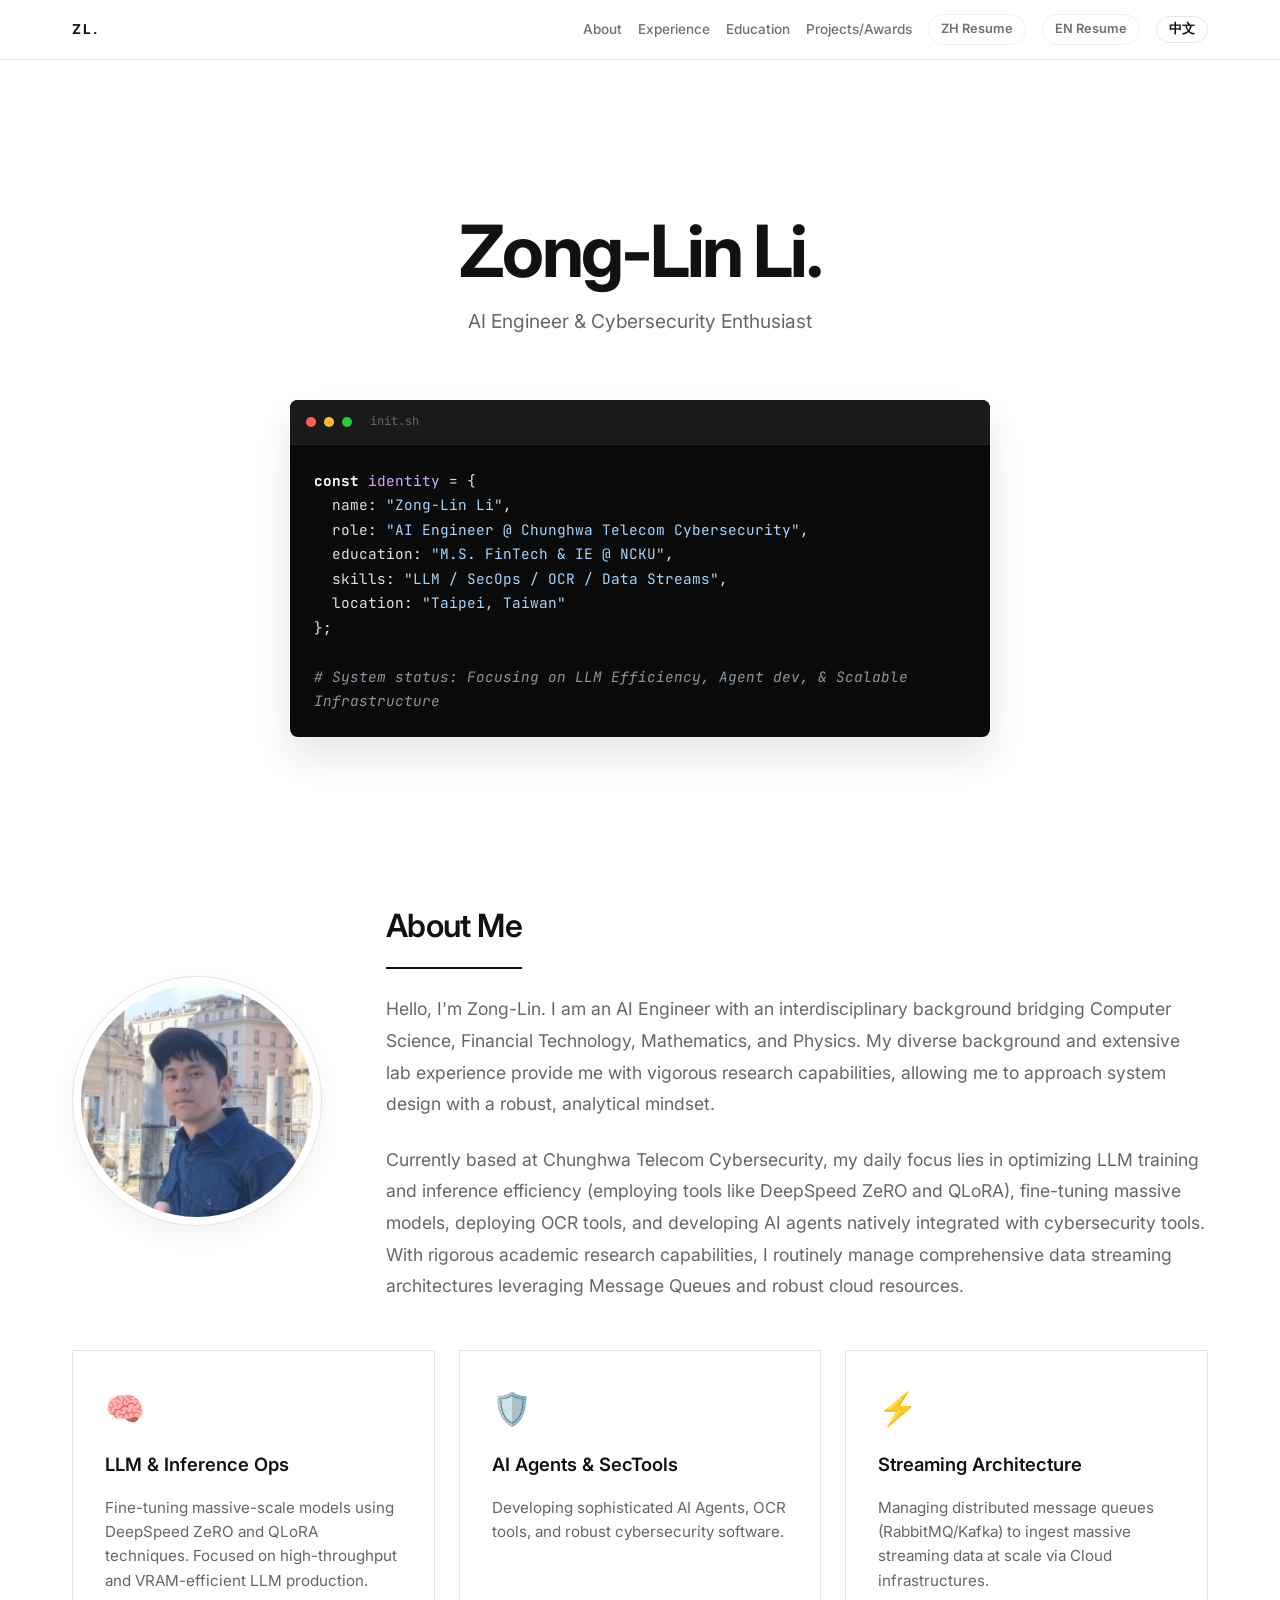
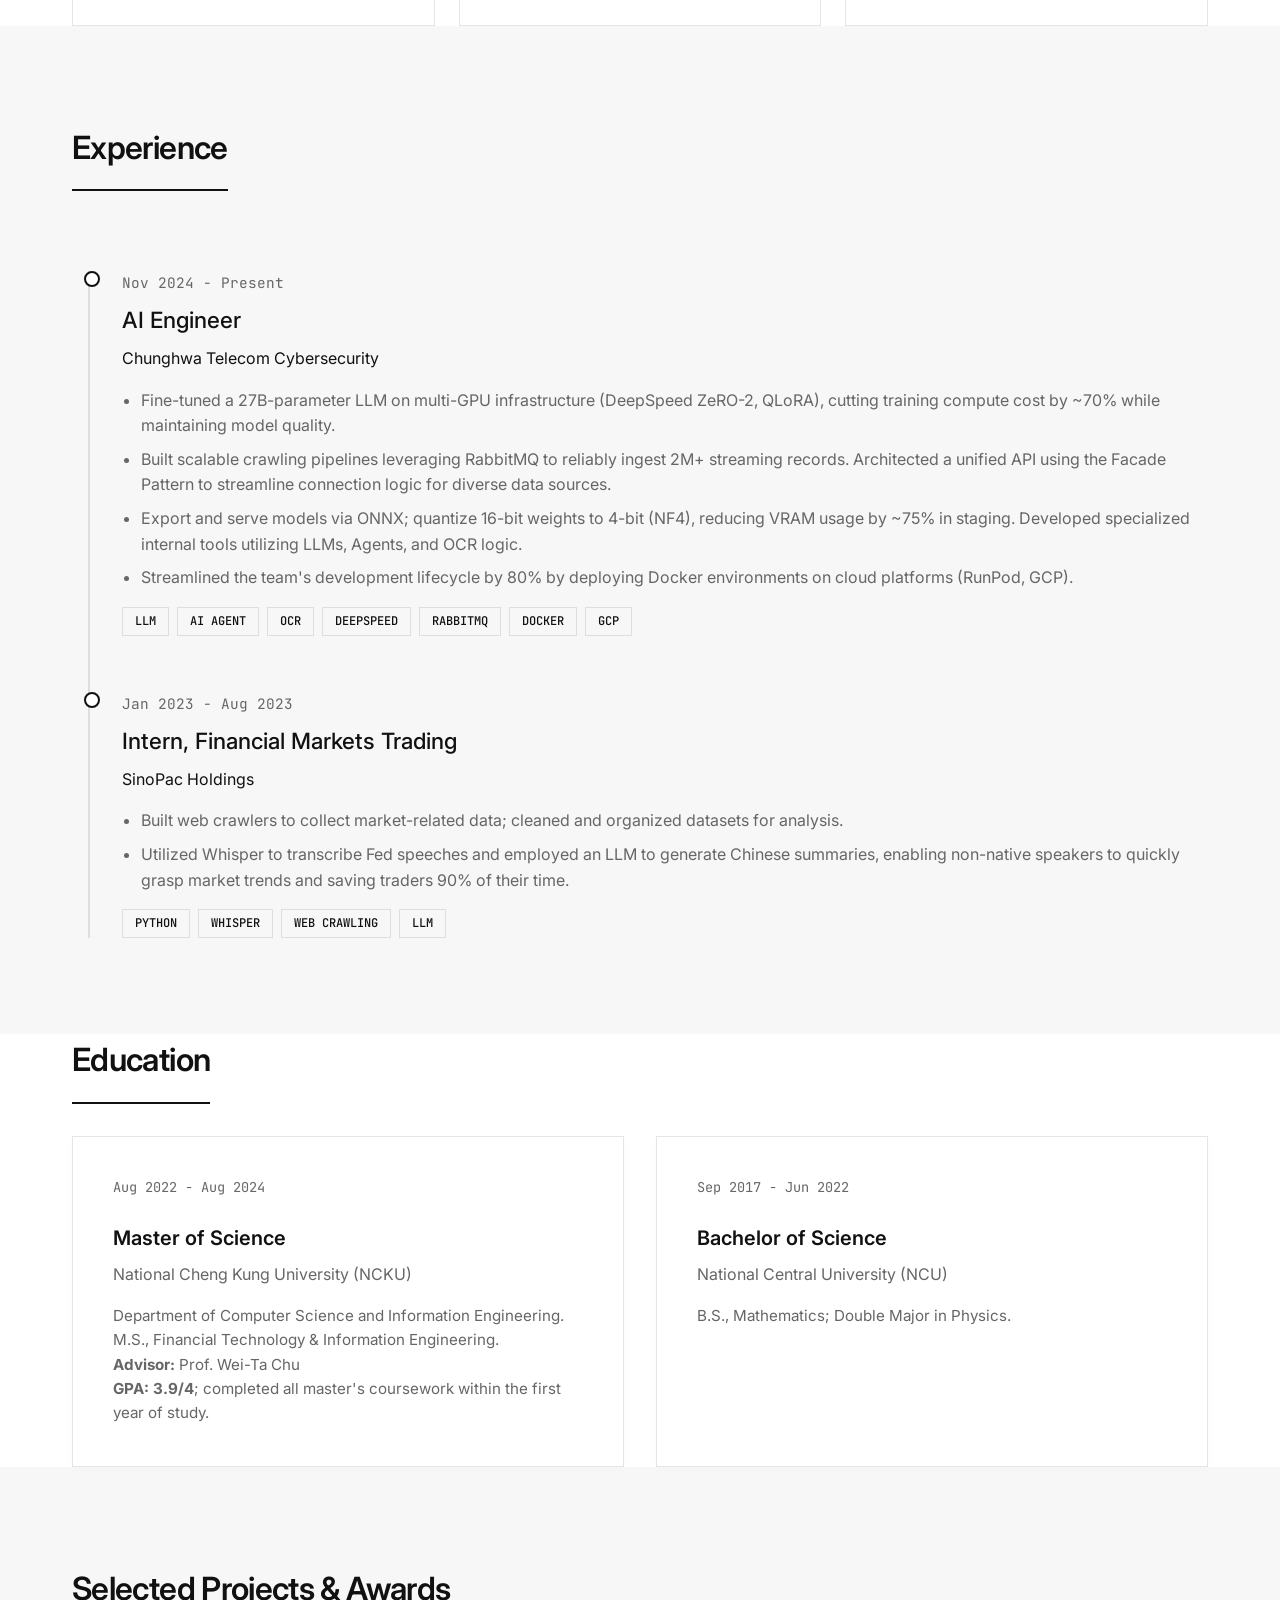
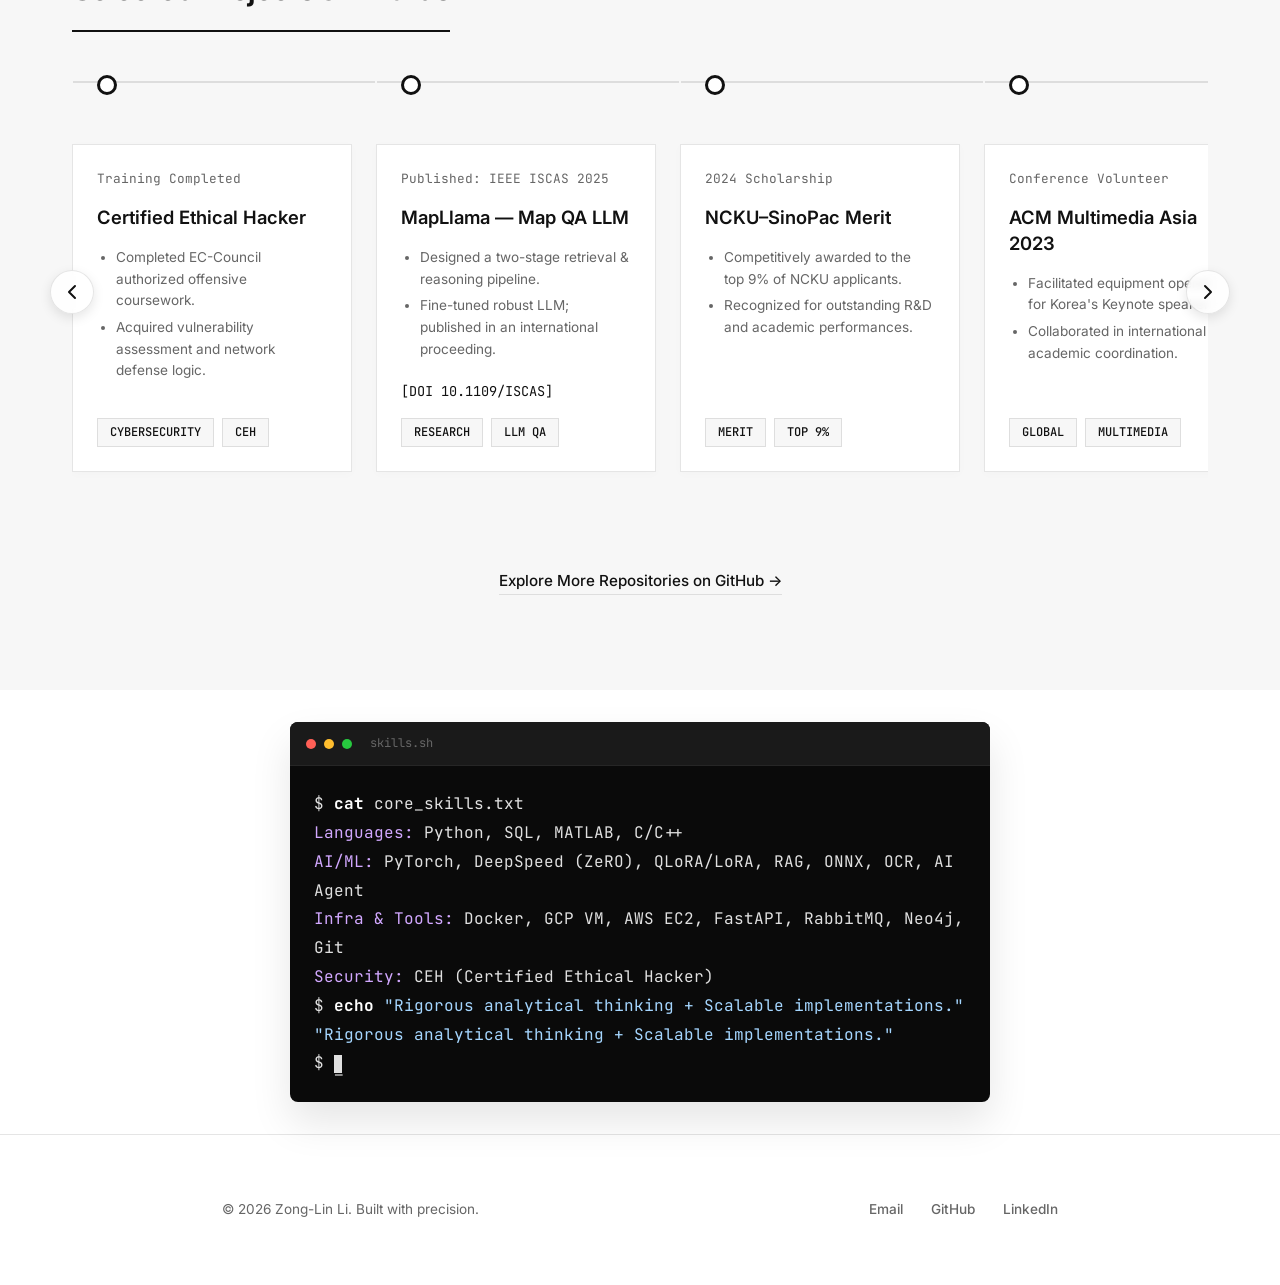
==== index.html @ e06a0fc0 "Initial commit" ====
<!DOCTYPE html>
<html lang="en">

<head>
    <meta charset="UTF-8">
    <meta name="viewport" content="width=device-width, initial-scale=1.0">
    <title>Zong-Lin Li | AI Engineer Portfolio</title>
    <meta name="description"
        content="Zong-Lin Li - AI Engineer based in Taipei. Specialized in LLM, Computer Vision, and Cybersecurity.">
    <link rel="stylesheet" href="style.css">
    <!-- Google Fonts -->
    <link rel="preconnect" href="https://fonts.googleapis.com">
    <link rel="preconnect" href="https://fonts.gstatic.com" crossorigin>
    <link href="https://fonts.googleapis.com/css2?family=Inter:wght@400;500;700&family=JetBrains+Mono&display=swap"
        rel="stylesheet">
    <!-- AOS Animation Library -->
    <link href="https://unpkg.com/aos@2.3.1/dist/aos.css" rel="stylesheet">
</head>

<body class="en-US">

    <nav class="site-nav">
        <div class="container">
            <a href="#top" class="logo">ZL.</a>
            <button type="button" class="menu-toggle" id="menu-toggle" aria-expanded="false"
                aria-controls="site-links" aria-label="Toggle navigation">
                <span></span>
                <span></span>
                <span></span>
            </button>
            <div class="links" id="site-links">
                <a href="#about"><span class="en">About</span><span class="zh">關於我</span></a>
                <a href="#experience"><span class="en">Experience</span><span class="zh">經歷</span></a>
                <a href="#education"><span class="en">Education</span><span class="zh">學歷</span></a>
                <a href="#projects"><span class="en">Projects/Awards</span><span class="zh">專案/獎項</span></a>
                <a href="chinese_resume.pdf" target="_blank" rel="noopener noreferrer" class="nav-resume-btn"><span
                        class="en">ZH Resume</span><span class="zh">中文履歷</span></a>
                <a href="English_resume.pdf" target="_blank" rel="noopener noreferrer" class="nav-resume-btn"><span
                        class="en">EN Resume</span><span class="zh">英文履歷</span></a>
                <button id="lang-toggle" class="lang-toggle-btn">
                    <span class="en">中文</span>
                    <span class="zh">EN</span>
                </button>
            </div>
        </div>
    </nav>

    <header id="top" class="hero">
        <div class="container" data-aos="fade-up">
            <h1>Zong-Lin Li.</h1>
            <p><span class="en">AI Engineer & Cybersecurity Enthusiast</span><span class="zh">AI 工程師與資安技術愛好者</span></p>
            <div class="terminal-window">
                <div class="terminal-header">
                    <div class="dot red"></div>
                    <div class="dot yellow"></div>
                    <div class="dot green"></div>
                    <span
                        style="color: #666; font-size: 12px; margin-left: 10px; font-family: 'JetBrains Mono', monospace;">init.sh</span>
                </div>
                <div class="terminal-body">
                    <span class="code-keyword">const</span> <span class="code-function">identity</span> = {<br>
                    &nbsp;&nbsp;name: <span class="code-string">"Zong-Lin Li"</span>,<br>
                    &nbsp;&nbsp;role: <span class="code-string">"AI Engineer @ Chunghwa Telecom
                        Cybersecurity"</span>,<br>
                    &nbsp;&nbsp;education: <span class="code-string">"M.S. FinTech & IE @ NCKU"</span>,<br>
                    &nbsp;&nbsp;skills: <span class="code-string">"LLM / SecOps / OCR / Data Streams"</span>,<br>
                    &nbsp;&nbsp;location: <span class="code-string">"Taipei, Taiwan"</span><br>
                    };<br><br>
                    <span class="en"><span class="code-comment"># System status: Focusing on LLM Efficiency, Agent dev,
                            & Scalable Infrastructure</span></span>
                    <span class="zh"><span class="code-comment"># 系統狀態：專注於 LLM 推理最佳化、AI Agent
                            開發與串流大數據處理解決方案</span></span>
                </div>
            </div>
        </div>
    </header>

    <section id="about" class="container">
        <div class="profile-section" style="display: flex; gap: 4rem; align-items: center; flex-wrap: wrap;">
            <img src="image.png" alt="Zong-Lin Li" class="profile-image" data-aos="fade-right">
            <div style="flex: 1; min-width: 300px;" data-aos="fade-left">
                <h2 class="section-title" style="text-align: left; margin-bottom: 1.5rem;"><span class="en">About
                        Me</span><span class="zh">關於我</span></h2>
                <p style="color: var(--text-secondary); font-size: 1.1rem; line-height: 1.8; margin-bottom: 1.5rem;">
                    <span class="en">
                        Hello, I'm Zong-Lin. I am an AI Engineer with an interdisciplinary background bridging Computer
                        Science, Financial Technology, Mathematics, and Physics. My diverse background and extensive lab
                        experience provide me with vigorous research capabilities, allowing me to approach system design
                        with a robust, analytical mindset.
                    </span>
                    <span class="zh">
                        你好，我是宗霖。我是一名 AI
                        工程師，擁有資工、金融科技、數學與物理的跨領域學術背景。除了扎實的數物理論與快速學習的能力外，過往雙主修物理的訓練讓我累積了許多親手實作的經驗，培養出我追求嚴謹與極致的最佳化態度。
                    </span>
                </p>
                <p style="color: var(--text-secondary); font-size: 1.1rem; line-height: 1.8;">
                    <span class="en">
                        Currently based at Chunghwa Telecom Cybersecurity, my daily focus lies in optimizing LLM
                        training and inference efficiency (employing tools like DeepSpeed ZeRO and QLoRA), fine-tuning
                        massive models, deploying OCR tools, and developing AI agents natively integrated with
                        cybersecurity tools. With rigorous academic research capabilities, I routinely manage
                        comprehensive data streaming architectures leveraging Message Queues and robust cloud resources.
                    </span>
                    <span class="zh">
                        目前任職於中華資安國際。我的工作主要聚焦在優化 LLM 的訓練與推論效率（涵蓋 DeepSpeed ZeRO, QLoRA 等技術）、微調大型模型，以及 AI agent
                        與資安防護的工具開發，同時熟練應用 OCR 工具。具備嚴謹的論文研究能力，並善用於產線上部署 Message Queue (訊息佇列) 與雲端運算資源，處理並分析大規模的 streaming
                        data。
                    </span>
                </p>
            </div>
        </div>

        <div class="focus-grid" data-aos="fade-up">
            <div class="focus-box">
                <div class="focus-icon">🧠</div>
                <h3 class="en">LLM & Inference Ops</h3>
                <h3 class="zh">大型語言模型與推論</h3>
                <p class="en">Fine-tuning massive-scale models using DeepSpeed ZeRO and QLoRA techniques. Focused on
                    high-throughput and VRAM-efficient LLM production.</p>
                <p class="zh">善用 DeepSpeed ZeRO 與 QLoRA 技術進行大型模型微調。專注於打造高吞吐量及提升 VRAM 使用效率的 LLM 生產環境。</p>
            </div>
            <div class="focus-box">
                <div class="focus-icon">🛡️</div>
                <h3 class="en">AI Agents & SecTools</h3>
                <h3 class="zh">AI Agent 與資安工具</h3>
                <p class="en">Developing sophisticated AI Agents, OCR tools, and robust cybersecurity software.</p>
                <p class="zh">開發高度智慧的 AI Agents 與自動化資安分析工具，無縫結合光學字元辨識 (OCR) 實務應用與安防技術。</p>
            </div>
            <div class="focus-box">
                <div class="focus-icon">⚡</div>
                <h3 class="en">Streaming Architecture</h3>
                <h3 class="zh">大規模系統與串流架構</h3>
                <p class="en">Managing distributed message queues (RabbitMQ/Kafka) to ingest massive streaming data at
                    scale via Cloud infrastructures.</p>
                <p class="zh">部署高效能分散式 Message Queue，建立足以負荷巨量 Streaming Data 的強健雲端微服務架構。</p>
            </div>
        </div>
    </section>

    <section id="experience" class="container secondary-bg"
        style="background-color: var(--secondary-bg); width: 100%; max-width: 100%; padding: 6rem 0;">
        <div class="container">
            <h2 class="section-title" data-aos="fade-up"><span class="en">Experience</span><span class="zh">工作經歷</span>
            </h2>
            <div class="timeline" style="margin-top: 3rem;">
                <div class="timeline-item" data-aos="fade-up">
                    <div class="date"
                        style="font-family: 'JetBrains Mono', monospace; font-size: 0.9rem; margin-bottom: 0.5rem; color: var(--text-secondary);">
                        <span class="en">Nov 2024 - Present</span><span class="zh">2024 年 11 月 - 至今</span>
                    </div>
                    <h3 style="font-size: 1.4rem; font-weight: 500; margin-bottom: 0.5rem;"><span class="en">AI
                            Engineer</span><span class="zh">AI 工程師</span></h3>
                    <p style="color: var(--text-primary); margin-bottom: 1rem;"><span class="en">Chunghwa Telecom
                            Cybersecurity</span><span class="zh">中華資安國際</span></p>
                    <ul class="en"
                        style="color: var(--text-secondary); line-height: 1.6; margin-left: 1.2rem; margin-bottom: 1rem;">
                        <li style="margin-bottom: 0.5rem;">Fine-tuned a 27B-parameter LLM on multi-GPU infrastructure
                            (DeepSpeed ZeRO-2, QLoRA), cutting training compute cost by ~70% while maintaining model
                            quality.</li>
                        <li style="margin-bottom: 0.5rem;">Built scalable crawling pipelines leveraging RabbitMQ to
                            reliably ingest 2M+ streaming records. Architected a unified API using the Facade Pattern to
                            streamline connection logic for diverse data sources.</li>
                        <li style="margin-bottom: 0.5rem;">Export and serve models via ONNX; quantize 16-bit weights to
                            4-bit (NF4), reducing VRAM usage by ~75% in staging. Developed specialized internal tools
                            utilizing LLMs, Agents, and OCR logic.</li>
                        <li>Streamlined the team's development lifecycle by 80% by deploying Docker environments on
                            cloud platforms (RunPod, GCP).</li>
                    </ul>
                    <ul class="zh"
                        style="color: var(--text-secondary); line-height: 1.6; margin-left: 1.2rem; margin-bottom: 1rem;">
                        <li style="margin-bottom: 0.5rem;">在多 GPU 環境下（DeepSpeed ZeRO-2, QLoRA）微調 27B
                            參數的大型語言模型。在維持模型推論品質的前提下，成功降低了約 70% 的運算成本。</li>
                        <li style="margin-bottom: 0.5rem;">導入 RabbitMQ 建構高擴展性的資料管線，穩定接收超過 200 萬筆 Streaming Data。採用
                            Facade Pattern 設計統一後端 API，大幅簡化十多種異質資料源之連線邏輯。</li>
                        <li style="margin-bottom: 0.5rem;">利用 ONNX 封裝端點服務；將模型權重由 16-bit 進行 4-bit (NF4) 量化，減少 75% 設備 VRAM
                            佔用。並使用 LLM、AI Agent 與 OCR 技術開發了強大的資安輔助內部工具。</li>
                        <li>在 RunPod、GCP 等雲端算力平台大規模導入 Docker 容器化部署，將系統開發與上線週期大幅縮短 80%。</li>
                    </ul>
                    <div class="tag-container" style="margin-top: 1rem;">
                        <span class="tag">LLM</span>
                        <span class="tag">AI Agent</span>
                        <span class="tag">OCR</span>
                        <span class="tag">DeepSpeed</span>
                        <span class="tag">RabbitMQ</span>
                        <span class="tag">Docker</span>
                        <span class="tag">GCP</span>
                    </div>
                </div>

                <div class="timeline-item" data-aos="fade-up" data-aos-delay="100">
                    <div class="date"
                        style="font-family: 'JetBrains Mono', monospace; font-size: 0.9rem; margin-bottom: 0.5rem; color: var(--text-secondary);">
                        <span class="en">Jan 2023 - Aug 2023</span><span class="zh">2023 年 1 月 - 2023 年 8 月</span>
                    </div>
                    <h3 style="font-size: 1.4rem; font-weight: 500; margin-bottom: 0.5rem;"><span class="en">Intern,
                            Financial Markets Trading</span><span class="zh">金融市場處 實習生</span></h3>
                    <p style="color: var(--text-primary); margin-bottom: 1rem;"><span class="en">SinoPac
                            Holdings</span><span class="zh">永豐金控</span></p>
                    <ul class="en"
                        style="color: var(--text-secondary); line-height: 1.6; margin-left: 1.2rem; margin-bottom: 1rem;">
                        <li style="margin-bottom: 0.5rem;">Built web crawlers to collect market-related data; cleaned
                            and organized datasets for analysis.</li>
                        <li>Utilized Whisper to transcribe Fed speeches and employed an LLM to generate Chinese
                            summaries, enabling non-native speakers to quickly grasp market trends and saving traders
                            90% of their time.</li>
                    </ul>
                    <ul class="zh"
                        style="color: var(--text-secondary); line-height: 1.6; margin-left: 1.2rem; margin-bottom: 1rem;">
                        <li style="margin-bottom: 0.5rem;">開發客製化爬蟲軟體自動收集金融市場相關動態，並負責資料處理與統整，以供後續量化分析使用。</li>
                        <li>透過 OpenAI Whisper 模型辨識聯準會（Fed）全英文演講語音，串聯開源 LLM 自動生成提煉後的中文重點摘要。這套自動化流程幫助交易員極速掌握市場訊號，省下了高達 90%
                            原有的人工過濾時間。</li>
                    </ul>
                    <div class="tag-container" style="margin-top: 1rem;">
                        <span class="tag">Python</span>
                        <span class="tag">Whisper</span>
                        <span class="tag">Web Crawling</span>
                        <span class="tag">LLM</span>
                    </div>
                </div>
            </div>
        </div>
    </section>

    <section id="education" class="container">
        <h2 class="section-title" data-aos="fade-up"><span class="en">Education</span><span class="zh">學歷</span></h2>
        <div class="grid">
            <div class="card" data-aos="fade-up">
                <div class="date"><span class="en">Aug 2022 - Aug 2024</span><span class="zh">2022 年 8 月 - 2024 年 8
                        月</span></div>
                <h3><span class="en">Master of Science</span><span class="zh">碩士 (已畢業)</span></h3>
                <p style="color: var(--text-secondary); margin-top: 0.5rem;"><span class="en">National Cheng Kung
                        University (NCKU)</span><span class="zh">國立成功大學 (NCKU)</span></p>
                <p class="en" style="margin-top: 1rem; color: var(--text-secondary); font-size: 0.95rem;">
                    Department of Computer Science and Information Engineering.<br>
                    M.S., Financial Technology & Information Engineering.<br>
                    <strong>Advisor:</strong> Prof. Wei-Ta Chu<br>
                    <strong>GPA: 3.9/4</strong>; completed all master's coursework within the first year of study.
                </p>
                <p class="zh" style="margin-top: 1rem; color: var(--text-secondary); font-size: 0.95rem;">
                    資訊工程學系所<br>
                    <strong>指導教授：</strong>朱威達教授 (Prof. Wei-Ta Chu)<br>
                    <strong>GPA: 3.9/4</strong>；非純血資工背景，於入學首年即順利修畢所有碩士階段必選修學分。
                </p>
            </div>

            <div class="card" data-aos="fade-up" data-aos-delay="100">
                <div class="date"><span class="en">Sep 2017 - Jun 2022</span><span class="zh">2017 年 9 月 - 2022 年 6
                        月</span></div>
                <h3><span class="en">Bachelor of Science</span><span class="zh">學士 (已畢業)</span></h3>
                <p style="color: var(--text-secondary); margin-top: 0.5rem;"><span class="en">National Central
                        University (NCU)</span><span class="zh">國立中央大學 (NCU)</span></p>
                <p class="en" style="margin-top: 1rem; color: var(--text-secondary); font-size: 0.95rem;">
                    B.S., Mathematics; Double Major in Physics.
                </p>
                <p class="zh" style="margin-top: 1rem; color: var(--text-secondary); font-size: 0.95rem;">
                    數學系（雙主修：物理學系）。
                </p>
            </div>
        </div>
    </section>

    <section id="projects" class="container secondary-bg"
        style="background-color: var(--secondary-bg); width: 100%; max-width: 100%; padding: 6rem 0;">
        <div class="container">
            <h2 class="section-title" data-aos="fade-up"><span class="en">Selected Projects & Awards</span><span
                    class="zh">經歷與實績擴展 (Roadmap)</span></h2>

            <div class="roadmap-wrapper">
                <button class="scroll-btn scroll-left" onclick="scrollRoadmap('left')" aria-label="Scroll left">
                    <svg width="24" height="24" viewBox="0 0 24 24" fill="none" stroke="currentColor" stroke-width="2"
                        stroke-linecap="round" stroke-linejoin="round">
                        <polyline points="15 18 9 12 15 6"></polyline>
                    </svg>
                </button>
                <div class="roadmap-scroll" id="projects-roadmap" data-aos="fade-up">

                    <div class="roadmap-item">
                        <div class="date"><span class="en">Training Completed</span><span class="zh">原廠結業</span></div>
                        <h3><span class="en">Certified Ethical Hacker</span><span class="zh">CEH 道德駭客認證</span></h3>
                        <ul class="en"
                            style="margin-top: 0.5rem; color: var(--text-secondary); font-size: 0.85rem; margin-left: 1.2rem; margin-bottom: 1rem; flex-grow: 1;">
                            <li style="margin-bottom: 0.3rem;">Completed EC-Council authorized offensive coursework.
                            </li>
                            <li>Acquired vulnerability assessment and network defense logic.</li>
                        </ul>
                        <ul class="zh"
                            style="margin-top: 0.5rem; color: var(--text-secondary); font-size: 0.85rem; margin-left: 1.2rem; margin-bottom: 1rem; flex-grow: 1;">
                            <li style="margin-bottom: 0.3rem;">完成 EC-Council CEH 原廠授權之實戰攻防訓練課程。</li>
                            <li>深度掌握駭客技術、弱點掃描，與建立防護系統架構。</li>
                        </ul>
                        <div class="tag-container" style="margin-top: auto;"><span class="tag">Cybersecurity</span><span
                                class="tag">CEH</span></div>
                    </div>

                    <div class="roadmap-item" data-aos-delay="100">
                        <div class="date"><span class="en">Published: IEEE ISCAS 2025</span><span class="zh">發表於 IEEE
                                ISCAS
                                2025</span></div>
                        <h3><span class="en">MapLlama — Map QA LLM</span><span class="zh">MapLlama 雙階段架構</span></h3>
                        <ul class="en"
                            style="margin-top: 0.5rem; color: var(--text-secondary); font-size: 0.85rem; margin-left: 1.2rem; margin-bottom: 1rem; flex-grow: 1;">
                            <li style="margin-bottom: 0.3rem;">Designed a two-stage retrieval & reasoning pipeline.</li>
                            <li>Fine-tuned robust LLM; published in an international proceeding.</li>
                        </ul>
                        <ul class="zh"
                            style="margin-top: 0.5rem; color: var(--text-secondary); font-size: 0.85rem; margin-left: 1.2rem; margin-bottom: 1rem; flex-grow: 1;">
                            <li style="margin-bottom: 0.3rem;">設計兩階段（檢索 → 推理）演算法架構並主導實驗。</li>
                            <li>研究成果最終成功發表於電路與系統領域頂級國際會議。</li>
                        </ul>
                        <a href="https://doi.org/10.1109/ISCAS56072.2025.11043908" target="_blank"
                            style="display:inline-block; margin-top:5px; margin-bottom:15px; color:var(--text-primary); text-decoration:none; font-family: 'JetBrains Mono', monospace; font-size: 0.85rem; align-self: flex-start;">[DOI
                            10.1109/ISCAS]</a>
                        <div class="tag-container" style="margin-top: auto;"><span class="tag">Research</span><span
                                class="tag">LLM QA</span></div>
                    </div>

                    <div class="roadmap-item" data-aos-delay="200">
                        <div class="date"><span class="en">2024 Scholarship</span><span class="zh">2024 年 獎助學金</span>
                        </div>
                        <h3><span class="en">NCKU–SinoPac Merit</span><span class="zh">成大永豐 AI 獎學金</span></h3>
                        <ul class="en"
                            style="margin-top: 0.5rem; color: var(--text-secondary); font-size: 0.85rem; margin-left: 1.2rem; margin-bottom: 1rem; flex-grow: 1;">
                            <li style="margin-bottom: 0.3rem;">Competitively awarded to the top 9% of NCKU applicants.
                            </li>
                            <li>Recognized for outstanding R&D and academic performances.</li>
                        </ul>
                        <ul class="zh"
                            style="margin-top: 0.5rem; color: var(--text-secondary); font-size: 0.85rem; margin-left: 1.2rem; margin-bottom: 1rem; flex-grow: 1;">
                            <li style="margin-bottom: 0.3rem;">計畫競爭極為激烈，僅授予全學程排名前 9% 之頂尖學生。</li>
                            <li>綜合評估實務 AI 技術開發能力與卓越學研表現。</li>
                        </ul>
                        <div class="tag-container" style="margin-top: auto;"><span class="tag">Merit</span><span
                                class="tag">Top 9%</span></div>
                    </div>

                    <div class="roadmap-item" data-aos-delay="300">
                        <div class="date"><span class="en">Conference Volunteer</span><span class="zh">國際會議志工</span>
                        </div>
                        <h3><span class="en">ACM Multimedia Asia 2023</span><span class="zh">ACM MM Asia 2023</span>
                        </h3>
                        <ul class="en"
                            style="margin-top: 0.5rem; color: var(--text-secondary); font-size: 0.85rem; margin-left: 1.2rem; margin-bottom: 1rem; flex-grow: 1;">
                            <li style="margin-bottom: 0.3rem;">Facilitated equipment operations for Korea's Keynote
                                speakers.</li>
                            <li>Collaborated in international academic coordination.</li>
                        </ul>
                        <ul class="zh"
                            style="margin-top: 0.5rem; color: var(--text-secondary); font-size: 0.85rem; margin-left: 1.2rem; margin-bottom: 1rem; flex-grow: 1;">
                            <li style="margin-bottom: 0.3rem;">擔任會議志工，協助海外專家進行設備操作與 Keynote 發表。</li>
                            <li>跨國團隊協作，拓寬了系統架構之國際學術視野。</li>
                        </ul>
                        <div class="tag-container" style="margin-top: auto;"><span class="tag">Global</span><span
                                class="tag">Multimedia</span></div>
                    </div>

                    <div class="roadmap-item" data-aos-delay="400">
                        <div class="date"><span class="en">2023 Bronze Award</span><span class="zh">2023 年 銅牌獎</span>
                        </div>
                        <h3><span class="en">GovTech Hackathon</span><span class="zh">內政黑客松 (GovTech)</span></h3>
                        <ul class="en"
                            style="margin-top: 0.5rem; color: var(--text-secondary); font-size: 0.85rem; margin-left: 1.2rem; margin-bottom: 1rem; flex-grow: 1;">
                            <li style="margin-bottom: 0.3rem;">Data Innovation Competition by AWS & Ministry of
                                Interior.
                            </li>
                            <li>Led backend coding & massive data pipelines.</li>
                        </ul>
                        <ul class="zh"
                            style="margin-top: 0.5rem; color: var(--text-secondary); font-size: 0.85rem; margin-left: 1.2rem; margin-bottom: 1rem; flex-grow: 1;">
                            <li style="margin-bottom: 0.3rem;">內政部與 AWS 主辦，榜內唯一獲獎之學生團隊。</li>
                            <li>負責主導高併發後端系統與巨量資料之串接架構。</li>
                        </ul>
                        <div class="tag-container" style="margin-top: auto;"><span class="tag">AWS / Cloud</span><span
                                class="tag">Data Engine</span></div>
                    </div>

                    <div class="roadmap-item" data-aos-delay="500">
                        <div class="date"><span class="en">High School</span><span class="zh">高中時期</span></div>
                        <h3><span class="en">NCTU Sci-Fair Best Physics</span><span class="zh">思源科學創意大賽</span></h3>
                        <ul class="en"
                            style="margin-top: 0.5rem; color: var(--text-secondary); font-size: 0.85rem; margin-left: 1.2rem; margin-bottom: 1rem; flex-grow: 1;">
                            <li style="margin-bottom: 0.3rem;">Awarded Bronze Medal & Best Physics Award.</li>
                            <li>Designed complex physical mechanisms utilizing rigorous logical reasoning.</li>
                        </ul>
                        <ul class="zh"
                            style="margin-top: 0.5rem; color: var(--text-secondary); font-size: 0.85rem; margin-left: 1.2rem; margin-bottom: 1rem; flex-grow: 1;">
                            <li style="margin-bottom: 0.3rem;">參加交通大學賽事榮獲全國「銅牌獎」與「最佳物理獎」。</li>
                            <li>展現絕佳機械實作與物理原理應用能力。</li>
                        </ul>
                        <div class="tag-container" style="margin-top: auto;"><span class="tag">Physics</span><span
                                class="tag">Engineering</span></div>
                    </div>

                </div>
                <button class="scroll-btn scroll-right" onclick="scrollRoadmap('right')" aria-label="Scroll right">
                    <svg width="24" height="24" viewBox="0 0 24 24" fill="none" stroke="currentColor" stroke-width="2"
                        stroke-linecap="round" stroke-linejoin="round">
                        <polyline points="9 18 15 12 9 6"></polyline>
                    </svg>
                </button>
            </div>

            <p style="text-align: center; margin-top: 3rem;">
                <a href="https://github.com/Jo-Leo-35" target="_blank"
                    style="color: var(--text-primary); text-decoration: none; font-size: 0.95rem; font-weight: 500; border-bottom: 1px solid var(--border-color); padding-bottom: 4px; transition: color 0.3s, border-color 0.3s;">
                    <span class="en">Explore More Repositories on GitHub →</span>
                    <span class="zh">前往 GitHub 直擊更多實作專案與原始碼 →</span>
                </a>
            </p>

        </div>
    </section>

    <section class="container" style="padding-bottom: 2rem;">
        <div class="terminal-window" data-aos="zoom-in" style="margin: 0 auto; margin-top: 2rem;">
            <div class="terminal-header">
                <div class="dot red"></div>
                <div class="dot yellow"></div>
                <div class="dot green"></div>
                <span
                    style="color: #666; font-size: 12px; margin-left: 10px; font-family: 'JetBrains Mono', monospace;">skills.sh</span>
            </div>
            <div class="terminal-body" style="font-size: 1rem; line-height: 1.8;">
                $ <span class="code-keyword">cat</span> core_skills.txt<br>
                <span class="code-function"><span class="en">Languages:</span><span class="zh">程式語言：</span></span>
                Python, SQL, MATLAB, C/C++<br>
                <span class="code-function"><span class="en">AI/ML:</span><span class="zh">人工智慧：</span></span> PyTorch,
                DeepSpeed (ZeRO), QLoRA/LoRA, RAG, ONNX, OCR, AI Agent<br>
                <span class="code-function"><span class="en">Infra & Tools:</span><span class="zh">架構與雲端：</span></span>
                Docker, GCP VM, AWS EC2, FastAPI, RabbitMQ, Neo4j,
                Git<br>
                <span class="code-function"><span class="en">Security:</span><span class="zh">資訊安全：</span></span> CEH
                (Certified Ethical Hacker)<br>
                $ <span class="code-keyword">echo</span> <span class="code-string">"<span class="en">Rigorous analytical
                        thinking + Scalable implementations.</span><span
                        class="zh">跨領域深厚底蘊結合論文級研究精神，打造頂尖架構實作。</span>"</span><br>
                <span class="code-string">"<span class="en">Rigorous analytical thinking + Scalable
                        implementations.</span><span class="zh">跨領域深厚底蘊結合論文級研究精神，打造頂尖架構實作。</span>"</span><br>
                $ <span class="cursor">_</span>
            </div>
        </div>
    </section>

    <footer>
        <div class="container" style="width: 100%; max-width: 900px; display: flex; justify-content: space-between;">
            <p>&copy; 2026 Zong-Lin Li. Built with precision.</p>
            <div>
                <a href="mailto:zon75611@gmail.com">Email</a>
                <a href="https://github.com/Jo-Leo-35" target="_blank">GitHub</a>
                <a href="https://www.linkedin.com/in/ethan-li-50962b2b1/" target="_blank">LinkedIn</a>
            </div>
        </div>
    </footer>

    <!-- Scripts -->
    <script src="https://unpkg.com/aos@2.3.1/dist/aos.js"></script>
    <script>
        AOS.init({
            duration: 800,
            once: true,
            offset: 100
        });

        const siteNav = document.querySelector('.site-nav');
        const menuToggleBtn = document.getElementById('menu-toggle');

        menuToggleBtn.addEventListener('click', () => {
            const isOpen = siteNav.classList.toggle('nav-open');
            menuToggleBtn.setAttribute('aria-expanded', String(isOpen));
        });

        document.querySelectorAll('nav a').forEach(anchor => {
            anchor.addEventListener('click', function (e) {
                if (this.getAttribute('href').startsWith('#')) {
                    e.preventDefault();
                    const section = document.querySelector(this.getAttribute('href'));
                    if (section) {
                        window.scrollTo({
                            top: section.offsetTop - 60,
                            behavior: 'smooth'
                        });
                    }
                }

                if (siteNav.classList.contains('nav-open')) {
                    siteNav.classList.remove('nav-open');
                    menuToggleBtn.setAttribute('aria-expanded', 'false');
                }
            });
        });

        function scrollRoadmap(direction) {
            const container = document.getElementById('projects-roadmap');
            const scrollAmount = 300; // slightly more than item width
            if (direction === 'left') {
                container.scrollBy({ left: -scrollAmount, behavior: 'smooth' });
            } else {
                container.scrollBy({ left: scrollAmount, behavior: 'smooth' });
            }
        }

        // Language Toggle Logic
        const langToggleBtn = document.getElementById('lang-toggle');
        const body = document.body;

        // Ensure default language is English if none is saved
        let currentLang = localStorage.getItem('site-lang') || 'en-US';

        // Remove existing lang classes and set correct one
        body.classList.remove('en-US', 'zh-TW');
        body.classList.add(currentLang);

        langToggleBtn.addEventListener('click', () => {
            if (body.classList.contains('en-US')) {
                body.classList.replace('en-US', 'zh-TW');
                localStorage.setItem('site-lang', 'zh-TW');
            } else {
                body.classList.replace('zh-TW', 'en-US');
                localStorage.setItem('site-lang', 'en-US');
            }
        });
    </script>
</body>

</html>
---- style.css ----
:root {
    --bg-color: #ffffff;
    --secondary-bg: #f7f7f7;
    --text-primary: #111111;
    --text-secondary: #666666;
    --accent-dark: #000000;
    --glass-bg: rgba(255, 255, 255, 0.85);
    --border-color: rgba(0, 0, 0, 0.1);
    --code-bg: #0a0a0a;
    --terminal-header: #1a1a1a;
}

* {
    margin: 0;
    padding: 0;
    box-sizing: border-box;
}

/* --- Language Toggle Display Logic --- */
body.zh-TW .en {
    display: none !important;
}

body.en-US .zh {
    display: none !important;
}

body {
    font-family: 'Inter', -apple-system, sans-serif;
    background-color: var(--bg-color);
    color: var(--text-primary);
    line-height: 1.6;
    overflow-x: hidden;
    -webkit-font-smoothing: antialiased;
}

::selection {
    background: #000000;
    color: #ffffff;
}

.container {
    max-width: 1200px;
    margin: 0 auto;
    padding: 0 clamp(1rem, 3vw, 2rem);
}

section {
    padding: 6rem 0;
}

nav {
    position: fixed;
    top: 0;
    width: 100%;
    height: 60px;
    background: var(--glass-bg);
    backdrop-filter: blur(20px);
    -webkit-backdrop-filter: blur(20px);
    z-index: 1000;
    border-bottom: 1px solid var(--border-color);
    display: flex;
    align-items: center;
}

nav .container {
    display: flex;
    justify-content: space-between;
    align-items: center;
    width: 100%;
    gap: 1rem;
}

.links {
    display: flex;
    align-items: center;
    justify-content: flex-end;
    flex-wrap: wrap;
    gap: 0.85rem 1rem;
    flex: 1;
}

.menu-toggle {
    display: none;
    width: 46px;
    height: 46px;
    border: 1px solid var(--border-color);
    border-radius: 14px;
    background: rgba(255, 255, 255, 0.9);
    cursor: pointer;
    padding: 0;
    align-items: center;
    justify-content: center;
    flex-direction: column;
    gap: 5px;
}

.menu-toggle span {
    width: 20px;
    height: 2px;
    background: var(--text-primary);
    border-radius: 999px;
    transition: transform 0.25s ease, opacity 0.25s ease;
}

.logo {
    font-weight: 700;
    text-transform: uppercase;
    letter-spacing: 2px;
    color: var(--text-primary);
}

nav a {
    text-decoration: none;
    color: var(--text-primary);
    font-size: 0.85rem;
    font-weight: 500;
    opacity: 0.6;
    transition: opacity 0.3s ease;
    margin-left: 0;
}

nav a:hover,
nav a.logo {
    opacity: 1;
}

.nav-resume-btn {
    text-decoration: none;
    background: transparent;
    border: 1px solid var(--border-color);
    color: var(--text-primary);
    padding: 0.25rem 0.75rem;
    border-radius: 20px;
    font-size: 0.8rem;
    font-family: 'Inter', sans-serif;
    font-weight: 600;
    margin-left: 0;
    transition: all 0.3s ease;
}

.nav-resume-btn:hover {
    background: var(--text-primary);
    color: var(--bg-color);
}

.lang-toggle-btn {
    background: transparent;
    border: 1px solid var(--border-color);
    color: var(--text-primary);
    padding: 0.25rem 0.75rem;
    border-radius: 20px;
    cursor: pointer;
    font-size: 0.8rem;
    font-family: 'Inter', sans-serif;
    font-weight: 600;
    margin-left: 0;
    transition: all 0.3s ease;
}

.lang-toggle-btn:hover {
    background: var(--text-primary);
    color: var(--bg-color);
}

.hero {
    min-height: 100vh;
    min-height: 100svh;
    display: flex;
    flex-direction: column;
    justify-content: center;
    align-items: center;
    text-align: center;
    position: relative;
    padding: 7rem 0 4rem;
}

.hero h1 {
    font-size: clamp(3.2rem, 8vw, 4.5rem);
    font-weight: 700;
    letter-spacing: -0.04em;
    margin-bottom: 1rem;
    line-height: 1.1;
    color: var(--text-primary);
}

.hero p {
    font-size: clamp(1rem, 2.8vw, 1.2rem);
    color: var(--text-secondary);
    max-width: 600px;
    font-weight: 400;
    margin: 0 auto;
}

.terminal-window {
    background: var(--code-bg);
    border-radius: 8px;
    overflow: hidden;
    margin-top: 4rem;
    text-align: left;
    box-shadow: 0 20px 40px rgba(0, 0, 0, 0.1);
    width: 100%;
    max-width: 700px;
}

.terminal-header {
    background: var(--terminal-header);
    padding: 12px 16px;
    display: flex;
    gap: 8px;
    align-items: center;
    border-bottom: 1px solid rgba(255, 255, 255, 0.05);
}

.dot {
    width: 10px;
    height: 10px;
    border-radius: 50%;
}

.red {
    background: #ff5f56;
}

.yellow {
    background: #ffbd2e;
}

.green {
    background: #27c93f;
}

.terminal-body {
    padding: 24px;
    font-family: 'JetBrains Mono', monospace;
    font-size: 0.9rem;
    color: #e0e0e0;
    overflow-x: auto;
    line-height: 1.7;
}

.code-keyword {
    color: #ffffff;
    font-weight: bold;
}

.code-string {
    color: #a5d6ff;
}

.code-comment {
    color: #8b949e;
    font-style: italic;
}

.code-function {
    color: #d2a8ff;
}

/* --- Focus Areas Layout --- */
.focus-grid {
    display: grid;
    grid-template-columns: repeat(3, 1fr);
    gap: 1.5rem;
    margin-top: 3rem;
    width: 100%;
}

.focus-box {
    padding: 2rem;
    border: 1px solid var(--border-color);
    background: transparent;
    transition: all 0.3s ease;
    text-align: left;
    position: relative;
}

.focus-box:hover {
    border-color: var(--accent-dark);
    transform: translateY(-4px);
    box-shadow: 0 10px 30px rgba(0, 0, 0, 0.03);
}

.focus-box h3 {
    margin-top: 1rem;
    margin-bottom: 1rem;
    font-size: 1.15rem;
    font-weight: 600;
    color: var(--text-primary);
}

.focus-box p {
    color: var(--text-secondary);
    font-size: 0.95rem;
    line-height: 1.6;
}

.focus-icon {
    font-size: 2rem;
    margin-bottom: 1rem;
    color: var(--text-primary);
}

/* --- Classic Grid Layout --- */
.grid {
    display: grid;
    grid-template-columns: repeat(auto-fit, minmax(280px, 1fr));
    gap: 2rem;
}

.card {
    background: var(--bg-color);
    border-radius: 0;
    padding: 2.5rem;
    border: 1px solid var(--border-color);
    transition: all 0.3s ease;
    position: relative;
    box-shadow: 0 2px 10px rgba(0, 0, 0, 0.02);
}

.card:hover {
    border-color: var(--accent-dark);
    box-shadow: 0 10px 30px rgba(0, 0, 0, 0.06);
    transform: translateY(-2px);
}

.card h3 {
    font-size: 1.25rem;
    margin-bottom: 0.5rem;
    font-weight: 600;
    color: var(--text-primary);
}

.card .date {
    font-size: 0.85rem;
    color: var(--text-secondary);
    margin-bottom: 1.5rem;
    font-family: 'JetBrains Mono', monospace;
}

.tag-container {
    display: flex;
    flex-wrap: wrap;
    gap: 0.5rem;
    margin-top: 1.5rem;
}

.tag {
    background: var(--secondary-bg);
    padding: 0.25rem 0.75rem;
    border: 1px solid var(--border-color);
    font-size: 0.75rem;
    font-family: 'JetBrains Mono', monospace;
    color: var(--text-primary);
    text-transform: uppercase;
    font-weight: 500;
}

.section-title {
    font-size: 2rem;
    font-weight: 600;
    margin-bottom: 2rem;
    letter-spacing: -0.02em;
    border-bottom: 2px solid var(--text-primary);
    padding-bottom: 1rem;
    display: inline-block;
    color: var(--text-primary);
}

.profile-image {
    width: 250px;
    height: 250px;
    object-fit: cover;
    border: 1px solid var(--border-color);
    padding: 8px;
    border-radius: 50%;
    background: var(--bg-color);
    box-shadow: 0 10px 30px rgba(0, 0, 0, 0.05);
}

footer {
    padding: 4rem 0;
    border-top: 1px solid var(--border-color);
    color: var(--text-secondary);
    font-size: 0.85rem;
    display: flex;
    justify-content: space-between;
    align-items: center;
    background-color: var(--bg-color);
}

footer a {
    color: var(--text-secondary);
    text-decoration: none;
    margin-left: 1.5rem;
    transition: color 0.3s;
    font-weight: 500;
}

footer a:hover {
    color: var(--text-primary);
}

.stats-container {
    display: flex;
    gap: 2rem;
    margin-top: 3rem;
    align-items: center;
    justify-content: center;
}

.stats-card {
    flex: 1;
    border: 1px solid var(--border-color);
    padding: 1rem;
    display: flex;
    justify-content: center;
    background: var(--bg-color);
}

.stats-card img {
    height: 150px;
}

@media (max-width: 920px) {
    nav {
        height: auto;
        min-height: 72px;
        padding: 0.75rem 0;
        align-items: flex-start;
    }

    nav .container {
        flex-wrap: wrap;
    }

    .menu-toggle {
        display: inline-flex;
        margin-left: auto;
    }

    .links {
        order: 3;
        width: 100%;
        flex-direction: column;
        align-items: stretch;
        gap: 0.75rem;
        max-height: 0;
        overflow: hidden;
        opacity: 0;
        pointer-events: none;
        padding: 0;
        margin-top: 0;
        transition: max-height 0.28s ease, opacity 0.2s ease, padding 0.2s ease, margin-top 0.2s ease;
    }

    .site-nav.nav-open .links {
        max-height: 36rem;
        opacity: 1;
        pointer-events: auto;
        margin-top: 0.85rem;
        padding: 1rem;
        border: 1px solid var(--border-color);
        background: rgba(255, 255, 255, 0.98);
        border-radius: 20px;
        box-shadow: 0 20px 40px rgba(0, 0, 0, 0.08);
    }

    .site-nav.nav-open .menu-toggle span:nth-child(1) {
        transform: translateY(7px) rotate(45deg);
    }

    .site-nav.nav-open .menu-toggle span:nth-child(2) {
        opacity: 0;
    }

    .site-nav.nav-open .menu-toggle span:nth-child(3) {
        transform: translateY(-7px) rotate(-45deg);
    }

    .links a,
    .nav-resume-btn,
    .lang-toggle-btn {
        width: 100%;
        text-align: center;
        justify-content: center;
    }

    .links a {
        display: flex;
        align-items: center;
        justify-content: center;
        padding: 0.3rem 0;
        opacity: 1;
    }

    .nav-resume-btn,
    .lang-toggle-btn {
        display: inline-flex;
        align-items: center;
        justify-content: center;
        min-height: 46px;
        border-radius: 14px;
    }
}

@media (max-width: 768px) {
    section,
    section.secondary-bg {
        padding: 4rem 0 !important;
    }

    .hero {
        min-height: auto;
        padding: 6.5rem 0 3rem;
    }

    .hero h1 {
        font-size: clamp(2.65rem, 13vw, 3.35rem);
    }

    .hero p {
        max-width: 100%;
    }

    .terminal-window {
        margin-top: 2.25rem;
        border-radius: 20px;
    }

    .terminal-body {
        padding: 1rem;
        font-size: 0.78rem;
        line-height: 1.6;
    }

    .profile-section {
        flex-direction: column;
        gap: 2rem !important;
        text-align: center;
    }

    .profile-section>div {
        min-width: 0 !important;
        width: 100%;
    }

    .profile-image {
        width: 180px;
        height: 180px;
        padding: 6px;
    }

    .section-title {
        margin-left: auto;
        margin-right: auto;
        display: block;
        width: 100%;
        font-size: 1.75rem;
        text-align: center !important;
    }

    .focus-grid,
    .grid {
        grid-template-columns: 1fr;
    }

    .card,
    .focus-box,
    .roadmap-item {
        padding: 1.35rem;
    }

    .stats-container {
        flex-direction: column;
        gap: 1rem;
    }

    .timeline {
        margin-left: 0.35rem;
        padding-left: 1.2rem;
    }

    .timeline-item {
        margin-bottom: 2.2rem;
    }

    .timeline-item::before {
        left: -1.62rem;
    }

    .scroll-btn {
        display: none;
    }

    .roadmap-wrapper {
        display: block;
    }

    .roadmap-scroll {
        display: grid;
        grid-template-columns: 1fr;
        overflow: visible;
        gap: 1rem;
        padding: 0;
    }

    .roadmap-item {
        flex: none;
        width: 100%;
        scroll-snap-align: none;
    }

    .roadmap-item::before,
    .roadmap-item::after {
        display: none;
    }

    footer {
        padding: 3rem 0;
    }

    footer .container {
        flex-direction: column;
        gap: 1rem;
        text-align: center;
        justify-content: center !important;
        align-items: center;
    }

    footer a {
        margin: 0 0.5rem;
    }
}

@media (max-width: 480px) {
    .container {
        padding: 0 1rem;
    }

    .hero {
        padding-top: 6rem;
    }

    .terminal-body {
        font-size: 0.72rem;
    }
}

.cursor {
    display: inline-block;
    width: 8px;
    height: 1.1rem;
    background: #e0e0e0;
    animation: blink 1s infinite;
    vertical-align: middle;
}

@keyframes blink {

    0%,
    100% {
        opacity: 1;
    }

    50% {
        opacity: 0;
    }
}

.timeline {
    border-left: 2px solid var(--border-color);
    padding-left: 2rem;
    margin-left: 1rem;
}

.timeline-item {
    position: relative;
    margin-bottom: 3.5rem;
}

.timeline-item::before {
    content: '';
    position: absolute;
    left: -2.4rem;
    top: 0;
    width: 12px;
    height: 12px;
    background: var(--bg-color);
    border: 2px solid var(--text-primary);
    border-radius: 50%;
}

.timeline-item:last-child {
    margin-bottom: 0;
}

/* --- Horizontal Roadmap Layout --- */
.roadmap-wrapper {
    position: relative;
    display: flex;
    align-items: center;
}

.scroll-btn {
    position: absolute;
    top: 50%;
    transform: translateY(-50%);
    width: 44px;
    height: 44px;
    border-radius: 50%;
    background: rgba(255, 255, 255, 0.8);
    backdrop-filter: blur(4px);
    border: 1px solid var(--border-color);
    display: flex;
    justify-content: center;
    align-items: center;
    cursor: pointer;
    box-shadow: 0 4px 12px rgba(0, 0, 0, 0.1);
    z-index: 10;
    transition: all 0.3s ease;
    color: var(--text-primary);
}

.scroll-btn:hover {
    background: #ffffff;
    box-shadow: 0 6px 16px rgba(0, 0, 0, 0.15);
    transform: translateY(-50%) scale(1.05);
}

.scroll-left {
    left: -22px;
}

.scroll-right {
    right: -22px;
}

.roadmap-scroll::-webkit-scrollbar {
    display: none;
}

.roadmap-scroll {
    display: flex;
    overflow-x: auto;
    padding-top: 5rem;
    padding-bottom: 3rem;
    gap: 1.5rem;
    scroll-snap-type: x mandatory;
    scrollbar-width: none;
    -ms-overflow-style: none;
    padding-left: 0.5rem;
    padding-right: 0.5rem;
    flex-grow: 1;
}

.roadmap-item {
    position: relative;
    flex: 0 0 280px;
    background: var(--bg-color);
    padding: 1.5rem;
    border: 1px solid var(--border-color);
    transition: all 0.3s ease;
    scroll-snap-align: start;
    box-shadow: 0 2px 10px rgba(0, 0, 0, 0.02);
    display: flex;
    flex-direction: column;
}

.roadmap-item:hover {
    border-color: var(--accent-dark);
    transform: translateY(-4px);
    box-shadow: 0 10px 30px rgba(0, 0, 0, 0.06);
}

/* Horizontal Line Segment */
.roadmap-item::before {
    content: '';
    position: absolute;
    top: -4rem;
    left: 0;
    width: calc(100% + 1.5rem);
    height: 2px;
    background: var(--border-color);
    z-index: 1;
}

/* Last item does not bleed over the gap */
.roadmap-item:last-child::before {
    width: 100%;
}

/* Roadmap Dot */
.roadmap-item::after {
    content: '';
    position: absolute;
    top: calc(-4rem - 6px);
    left: 1.5rem;
    width: 14px;
    height: 14px;
    background: var(--bg-color);
    border: 3px solid var(--text-primary);
    border-radius: 50%;
    z-index: 2;
    transition: background 0.3s ease;
}

.roadmap-item:hover::after {
    background: var(--text-primary);
}

.roadmap-item h3 {
    font-size: 1.15rem;
    margin-bottom: 0.5rem;
    font-weight: 600;
    color: var(--text-primary);
    line-height: 1.4;
}

.roadmap-item .date {
    font-size: 0.8rem;
    color: var(--text-secondary);
    margin-bottom: 1rem;
    font-family: 'JetBrains Mono', monospace;
}
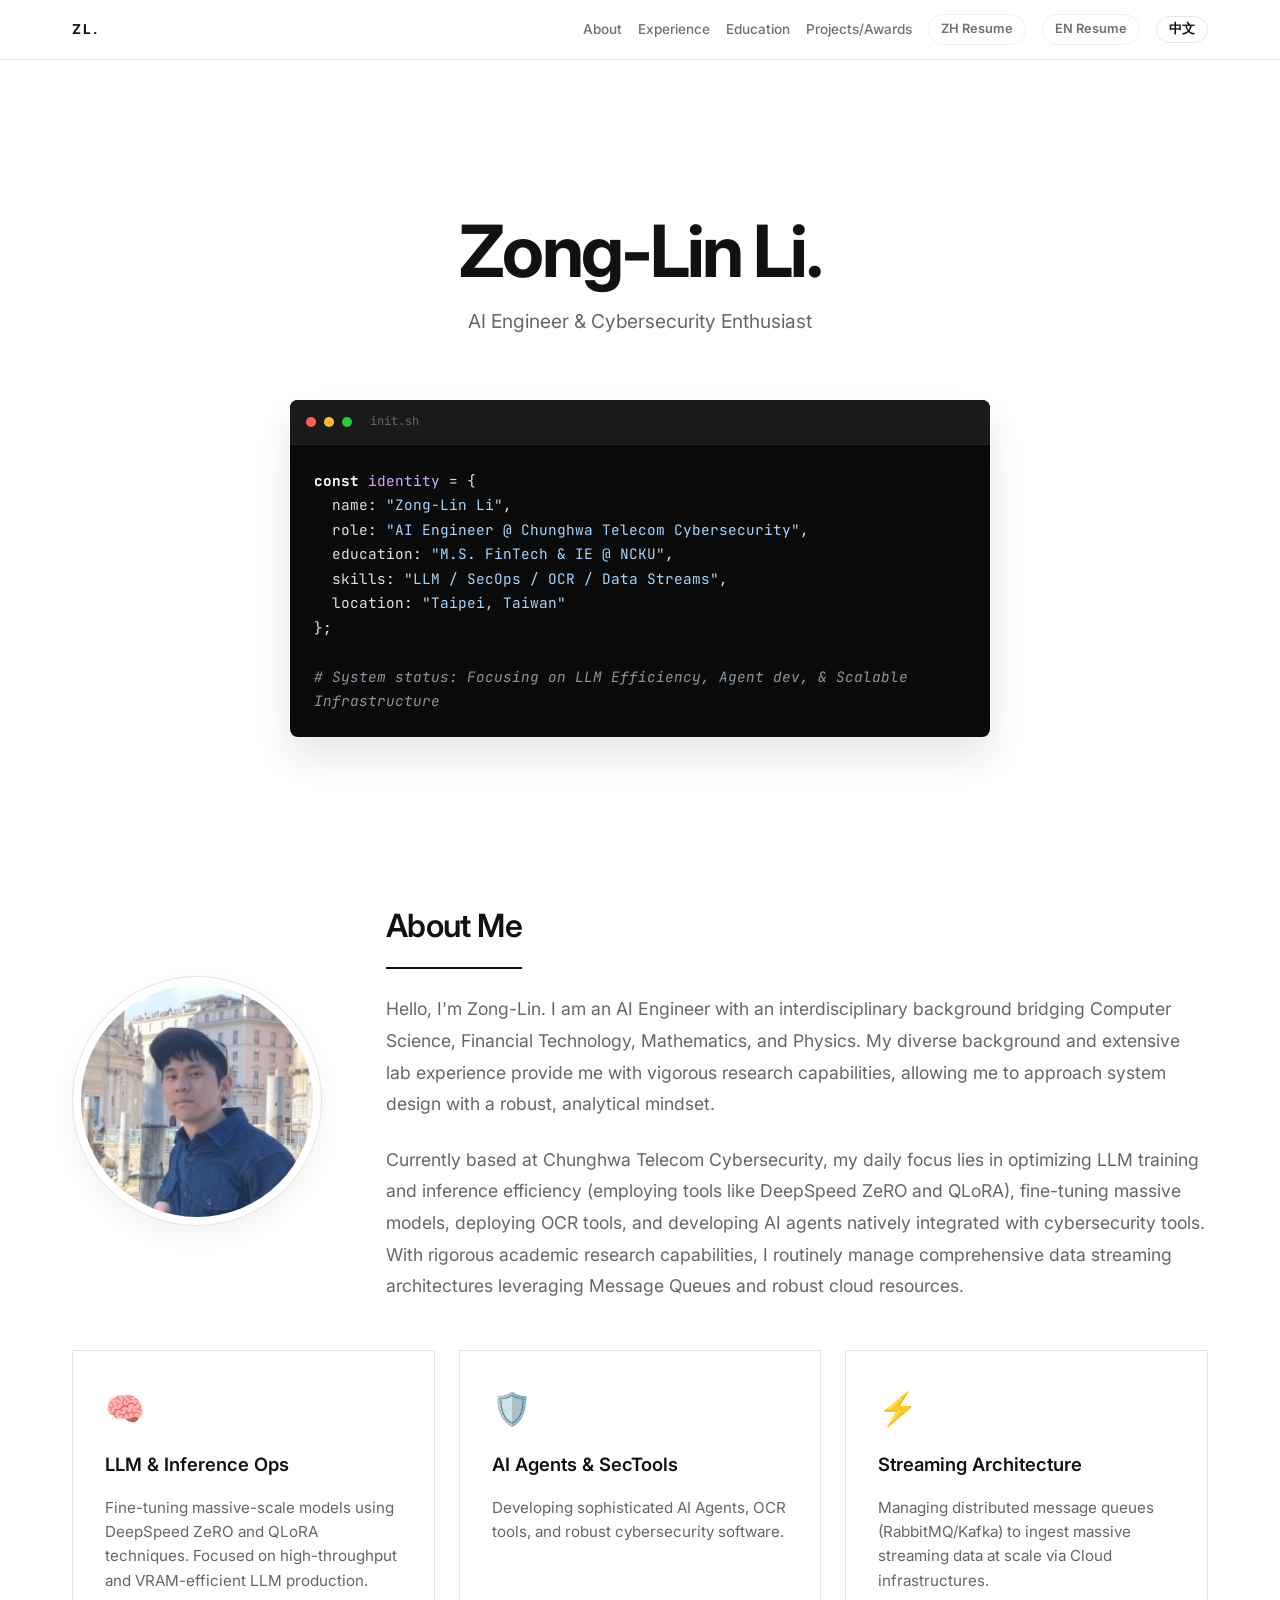
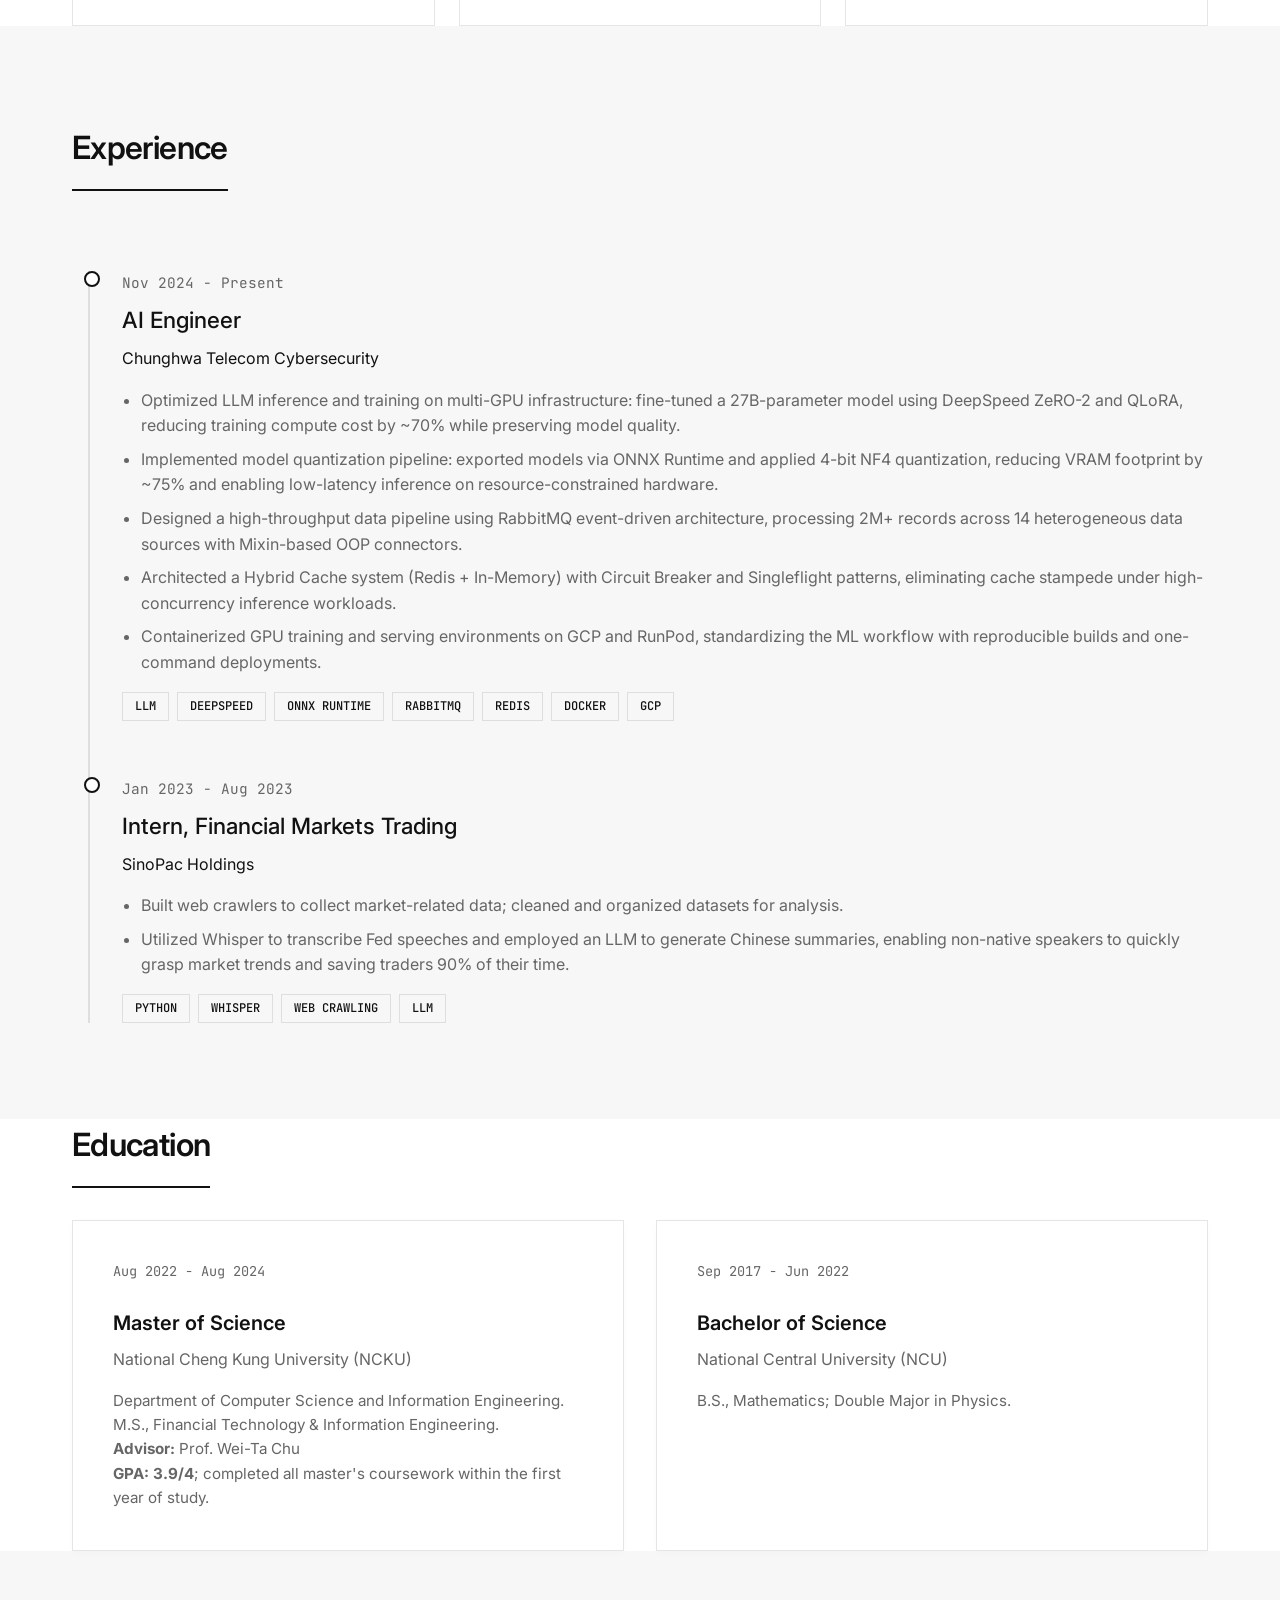
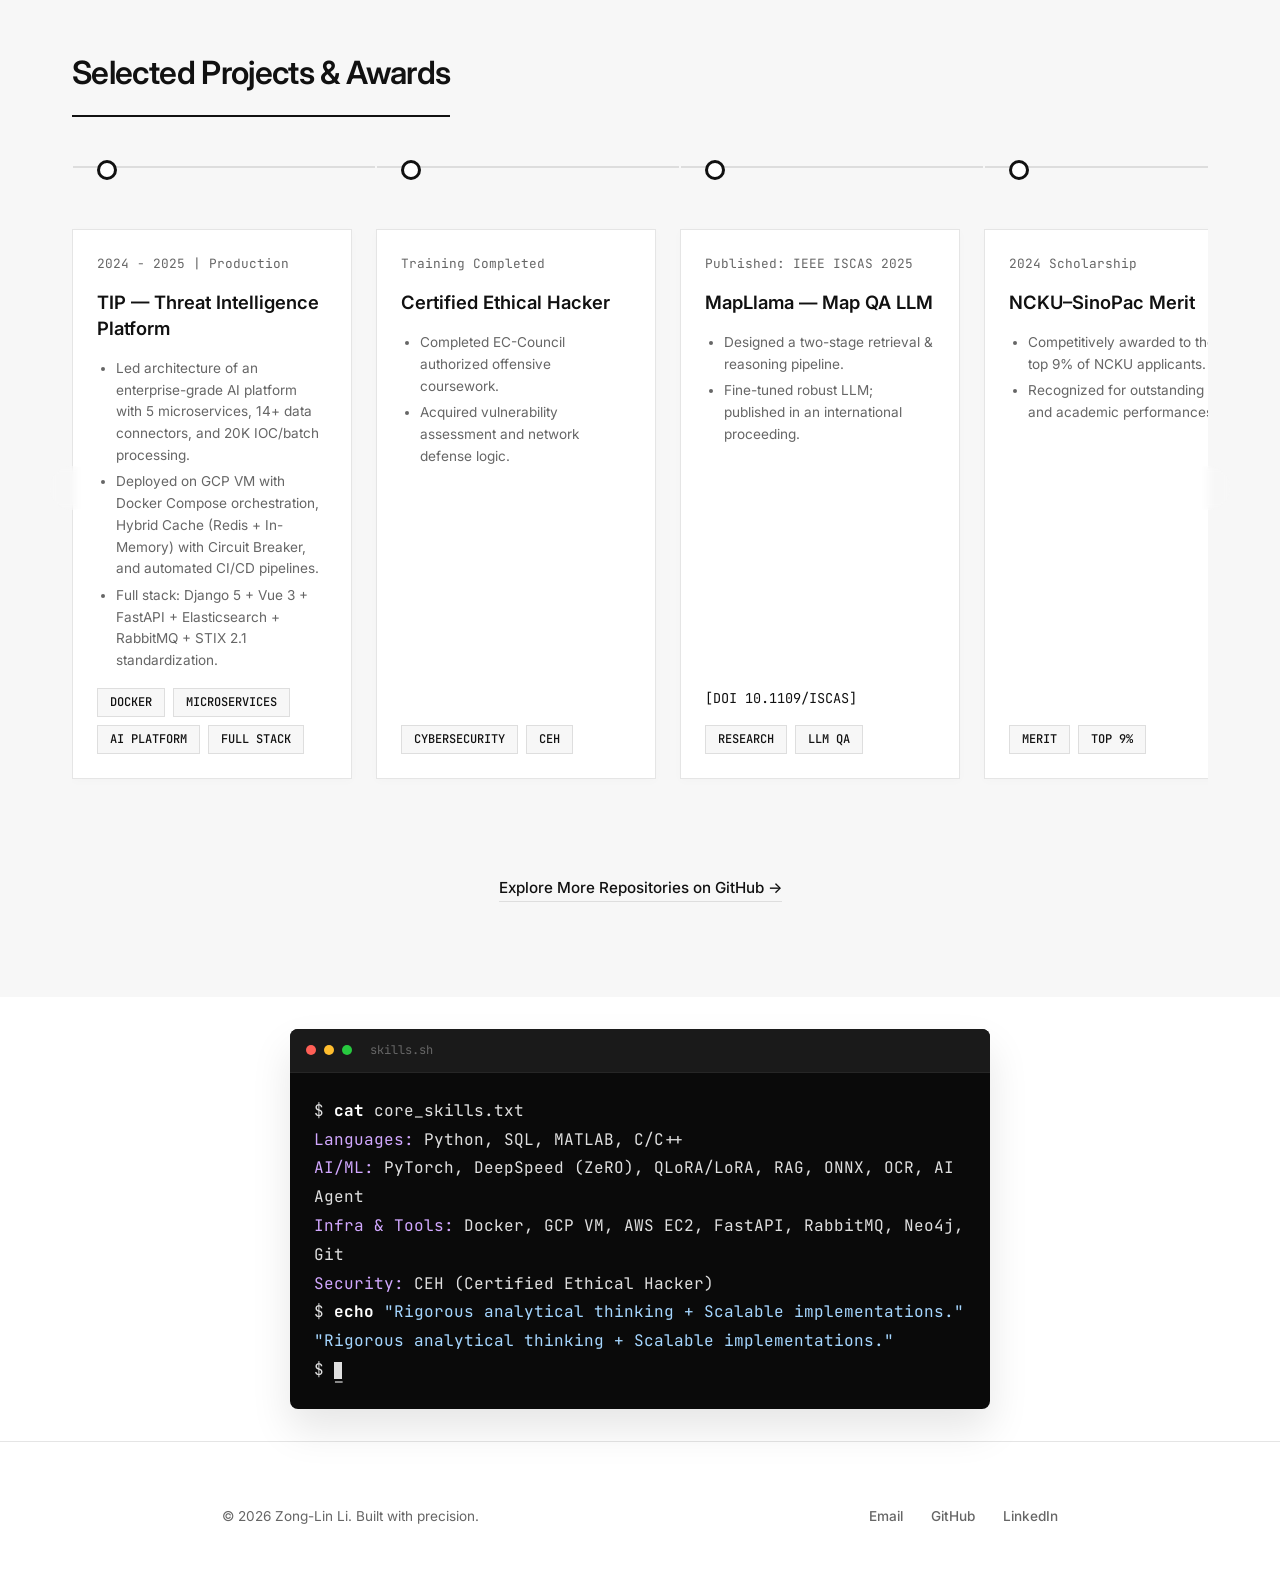
==== commit bd1d7d0b: "Initial commit" ====
--- a/index.html
+++ b/index.html
@@ -68,8 +68,8 @@
                     };<br><br>
                     <span class="en"><span class="code-comment"># System status: Focusing on LLM Efficiency, Agent dev,
                             & Scalable Infrastructure</span></span>
-                    <span class="zh"><span class="code-comment"># 系統狀態：專注於 LLM 推理最佳化、AI Agent
-                            開發與串流大數據處理解決方案</span></span>
+                    <span class="zh"><span class="code-comment"># 系統狀態：專注於 LLM 推論最佳化、AI Agent
+                            開發與大規模資料流處理</span></span>
                 </div>
             </div>
         </div>
@@ -89,8 +89,7 @@
                         with a robust, analytical mindset.
                     </span>
                     <span class="zh">
-                        你好，我是宗霖。我是一名 AI
-                        工程師，擁有資工、金融科技、數學與物理的跨領域學術背景。除了扎實的數物理論與快速學習的能力外，過往雙主修物理的訓練讓我累積了許多親手實作的經驗，培養出我追求嚴謹與極致的最佳化態度。
+                        你好，我是宗霖。我是一名 AI 工程師，擁有資訊工程、金融科技、數學與物理的跨領域背景。扎實的數理訓練與雙主修物理的實驗經歷，培養了我嚴謹的分析思維與追求效能極致的工程態度。
                     </span>
                 </p>
                 <p style="color: var(--text-secondary); font-size: 1.1rem; line-height: 1.8;">
@@ -102,9 +101,7 @@
                         comprehensive data streaming architectures leveraging Message Queues and robust cloud resources.
                     </span>
                     <span class="zh">
-                        目前任職於中華資安國際。我的工作主要聚焦在優化 LLM 的訓練與推論效率（涵蓋 DeepSpeed ZeRO, QLoRA 等技術）、微調大型模型，以及 AI agent
-                        與資安防護的工具開發，同時熟練應用 OCR 工具。具備嚴謹的論文研究能力，並善用於產線上部署 Message Queue (訊息佇列) 與雲端運算資源，處理並分析大規模的 streaming
-                        data。
+                        目前任職於中華資安國際，日常工作聚焦於大型語言模型的訓練與推論最佳化（包含 DeepSpeed ZeRO、QLoRA 等技術）、模型微調與量化部署，以及結合 AI Agent 與 OCR 的資安工具開發。同時具備扎實的學術研究能力，熟悉透過 Message Queue 與雲端基礎設施處理大規模串流資料。
                     </span>
                 </p>
             </div>
@@ -124,7 +121,7 @@
                 <h3 class="en">AI Agents & SecTools</h3>
                 <h3 class="zh">AI Agent 與資安工具</h3>
                 <p class="en">Developing sophisticated AI Agents, OCR tools, and robust cybersecurity software.</p>
-                <p class="zh">開發高度智慧的 AI Agents 與自動化資安分析工具，無縫結合光學字元辨識 (OCR) 實務應用與安防技術。</p>
+                <p class="zh">開發 AI Agent 與自動化資安分析工具，整合 OCR 技術應用於實務場景。</p>
             </div>
             <div class="focus-box">
                 <div class="focus-icon">⚡</div>
@@ -154,34 +151,26 @@
                             Cybersecurity</span><span class="zh">中華資安國際</span></p>
                     <ul class="en"
                         style="color: var(--text-secondary); line-height: 1.6; margin-left: 1.2rem; margin-bottom: 1rem;">
-                        <li style="margin-bottom: 0.5rem;">Fine-tuned a 27B-parameter LLM on multi-GPU infrastructure
-                            (DeepSpeed ZeRO-2, QLoRA), cutting training compute cost by ~70% while maintaining model
-                            quality.</li>
-                        <li style="margin-bottom: 0.5rem;">Built scalable crawling pipelines leveraging RabbitMQ to
-                            reliably ingest 2M+ streaming records. Architected a unified API using the Facade Pattern to
-                            streamline connection logic for diverse data sources.</li>
-                        <li style="margin-bottom: 0.5rem;">Export and serve models via ONNX; quantize 16-bit weights to
-                            4-bit (NF4), reducing VRAM usage by ~75% in staging. Developed specialized internal tools
-                            utilizing LLMs, Agents, and OCR logic.</li>
-                        <li>Streamlined the team's development lifecycle by 80% by deploying Docker environments on
-                            cloud platforms (RunPod, GCP).</li>
+                        <li style="margin-bottom: 0.5rem;">Optimized LLM inference and training on multi-GPU infrastructure: fine-tuned a 27B-parameter model using DeepSpeed ZeRO-2 and QLoRA, reducing training compute cost by ~70% while preserving model quality.</li>
+                        <li style="margin-bottom: 0.5rem;">Implemented model quantization pipeline: exported models via ONNX Runtime and applied 4-bit NF4 quantization, reducing VRAM footprint by ~75% and enabling low-latency inference on resource-constrained hardware.</li>
+                        <li style="margin-bottom: 0.5rem;">Designed a high-throughput data pipeline using RabbitMQ event-driven architecture, processing 2M+ records across 14 heterogeneous data sources with Mixin-based OOP connectors.</li>
+                        <li style="margin-bottom: 0.5rem;">Architected a Hybrid Cache system (Redis + In-Memory) with Circuit Breaker and Singleflight patterns, eliminating cache stampede under high-concurrency inference workloads.</li>
+                        <li>Containerized GPU training and serving environments on GCP and RunPod, standardizing the ML workflow with reproducible builds and one-command deployments.</li>
                     </ul>
                     <ul class="zh"
                         style="color: var(--text-secondary); line-height: 1.6; margin-left: 1.2rem; margin-bottom: 1rem;">
-                        <li style="margin-bottom: 0.5rem;">在多 GPU 環境下（DeepSpeed ZeRO-2, QLoRA）微調 27B
-                            參數的大型語言模型。在維持模型推論品質的前提下，成功降低了約 70% 的運算成本。</li>
-                        <li style="margin-bottom: 0.5rem;">導入 RabbitMQ 建構高擴展性的資料管線，穩定接收超過 200 萬筆 Streaming Data。採用
-                            Facade Pattern 設計統一後端 API，大幅簡化十多種異質資料源之連線邏輯。</li>
-                        <li style="margin-bottom: 0.5rem;">利用 ONNX 封裝端點服務；將模型權重由 16-bit 進行 4-bit (NF4) 量化，減少 75% 設備 VRAM
-                            佔用。並使用 LLM、AI Agent 與 OCR 技術開發了強大的資安輔助內部工具。</li>
-                        <li>在 RunPod、GCP 等雲端算力平台大規模導入 Docker 容器化部署，將系統開發與上線週期大幅縮短 80%。</li>
+                        <li style="margin-bottom: 0.5rem;">在多 GPU 環境下微調 27B 參數大型語言模型，採用 DeepSpeed ZeRO-2 與 QLoRA 分散式訓練策略，在維持模型品質的前提下降低約 70% 訓練運算成本。</li>
+                        <li style="margin-bottom: 0.5rem;">建置模型量化部署流程：透過 ONNX Runtime 匯出模型並進行 4-bit NF4 量化，將 VRAM 用量降低約 75%，實現資源受限環境下的低延遲推論。</li>
+                        <li style="margin-bottom: 0.5rem;">運用 RabbitMQ 事件驅動架構設計高吞吐資料管線，以 Mixin-based OOP Connector 整合 14 種異質資料源，穩定處理超過 200 萬筆紀錄。</li>
+                        <li style="margin-bottom: 0.5rem;">設計 Hybrid Cache 機制（Redis + In-Memory），搭配 Circuit Breaker 與 Singleflight 模式，消除高併發推論場景下的快取雪崩問題。</li>
+                        <li>將 GPU 訓練與推論環境全面容器化，部署於 GCP 與 RunPod，實現標準化 ML 開發流程與一鍵可重現部署。</li>
                     </ul>
                     <div class="tag-container" style="margin-top: 1rem;">
                         <span class="tag">LLM</span>
-                        <span class="tag">AI Agent</span>
-                        <span class="tag">OCR</span>
                         <span class="tag">DeepSpeed</span>
+                        <span class="tag">ONNX Runtime</span>
                         <span class="tag">RabbitMQ</span>
+                        <span class="tag">Redis</span>
                         <span class="tag">Docker</span>
                         <span class="tag">GCP</span>
                     </div>
@@ -263,7 +252,7 @@
         style="background-color: var(--secondary-bg); width: 100%; max-width: 100%; padding: 6rem 0;">
         <div class="container">
             <h2 class="section-title" data-aos="fade-up"><span class="en">Selected Projects & Awards</span><span
-                    class="zh">經歷與實績擴展 (Roadmap)</span></h2>
+                    class="zh">專案成果與獎項</span></h2>
 
             <div class="roadmap-wrapper">
                 <button class="scroll-btn scroll-left" onclick="scrollRoadmap('left')" aria-label="Scroll left">
@@ -275,6 +264,29 @@
                 <div class="roadmap-scroll" id="projects-roadmap" data-aos="fade-up">
 
                     <div class="roadmap-item">
+                        <div class="date"><span class="en">2024 - 2025 | Production</span><span class="zh">2024 - 2025 | 產品上線</span></div>
+                        <h3><span class="en">TIP — Threat Intelligence Platform</span><span class="zh">TIP 威脅情報平台</span></h3>
+                        <ul class="en"
+                            style="margin-top: 0.5rem; color: var(--text-secondary); font-size: 0.85rem; margin-left: 1.2rem; margin-bottom: 1rem; flex-grow: 1;">
+                            <li style="margin-bottom: 0.3rem;">Led architecture of an enterprise-grade AI platform with 5 microservices, 14+ data connectors, and 20K IOC/batch processing.</li>
+                            <li style="margin-bottom: 0.3rem;">Deployed on GCP VM with Docker Compose orchestration, Hybrid Cache (Redis + In-Memory) with Circuit Breaker, and automated CI/CD pipelines.</li>
+                            <li>Full stack: Django 5 + Vue 3 + FastAPI + Elasticsearch + RabbitMQ + STIX 2.1 standardization.</li>
+                        </ul>
+                        <ul class="zh"
+                            style="margin-top: 0.5rem; color: var(--text-secondary); font-size: 0.85rem; margin-left: 1.2rem; margin-bottom: 1rem; flex-grow: 1;">
+                            <li style="margin-bottom: 0.3rem;">主導設計企業級 AI 平台架構，含 5 個微服務、14+ 資料 Connector、每批次處理 20,000 筆 IOC。</li>
+                            <li style="margin-bottom: 0.3rem;">部署於 GCP VM，以 Docker Compose 編排服務，搭配 Hybrid Cache（Redis + In-Memory）與 Circuit Breaker，並建置自動化 CI/CD 流程。</li>
+                            <li>全端技術棧：Django 5 + Vue 3 + FastAPI + Elasticsearch + RabbitMQ + STIX 2.1 標準化。</li>
+                        </ul>
+                        <div class="tag-container" style="margin-top: auto;">
+                            <span class="tag">Docker</span>
+                            <span class="tag">Microservices</span>
+                            <span class="tag">AI Platform</span>
+                            <span class="tag">Full Stack</span>
+                        </div>
+                    </div>
+
+                    <div class="roadmap-item">
                         <div class="date"><span class="en">Training Completed</span><span class="zh">原廠結業</span></div>
                         <h3><span class="en">Certified Ethical Hacker</span><span class="zh">CEH 道德駭客認證</span></h3>
                         <ul class="en"
@@ -346,8 +358,8 @@
                         </ul>
                         <ul class="zh"
                             style="margin-top: 0.5rem; color: var(--text-secondary); font-size: 0.85rem; margin-left: 1.2rem; margin-bottom: 1rem; flex-grow: 1;">
-                            <li style="margin-bottom: 0.3rem;">擔任會議志工，協助海外專家進行設備操作與 Keynote 發表。</li>
-                            <li>跨國團隊協作，拓寬了系統架構之國際學術視野。</li>
+                            <li style="margin-bottom: 0.3rem;">擔任會議志工，協助海外講者進行設備操作與 Keynote 發表。</li>
+                            <li>在國際學術場合中累積跨文化溝通經驗。</li>
                         </ul>
                         <div class="tag-container" style="margin-top: auto;"><span class="tag">Global</span><span
                                 class="tag">Multimedia</span></div>
@@ -383,8 +395,8 @@
                         </ul>
                         <ul class="zh"
                             style="margin-top: 0.5rem; color: var(--text-secondary); font-size: 0.85rem; margin-left: 1.2rem; margin-bottom: 1rem; flex-grow: 1;">
-                            <li style="margin-bottom: 0.3rem;">參加交通大學賽事榮獲全國「銅牌獎」與「最佳物理獎」。</li>
-                            <li>展現絕佳機械實作與物理原理應用能力。</li>
+                            <li style="margin-bottom: 0.3rem;">參加交通大學主辦賽事，榮獲全國銅牌獎與最佳物理獎。</li>
+                            <li>結合機械實作與物理原理，自主設計高精度複雜機構。</li>
                         </ul>
                         <div class="tag-container" style="margin-top: auto;"><span class="tag">Physics</span><span
                                 class="tag">Engineering</span></div>
@@ -403,7 +415,7 @@
                 <a href="https://github.com/Jo-Leo-35" target="_blank"
                     style="color: var(--text-primary); text-decoration: none; font-size: 0.95rem; font-weight: 500; border-bottom: 1px solid var(--border-color); padding-bottom: 4px; transition: color 0.3s, border-color 0.3s;">
                     <span class="en">Explore More Repositories on GitHub →</span>
-                    <span class="zh">前往 GitHub 直擊更多實作專案與原始碼 →</span>
+                    <span class="zh">前往 GitHub 探索更多專案與原始碼 →</span>
                 </a>
             </p>
 
@@ -432,9 +444,9 @@
                 (Certified Ethical Hacker)<br>
                 $ <span class="code-keyword">echo</span> <span class="code-string">"<span class="en">Rigorous analytical
                         thinking + Scalable implementations.</span><span
-                        class="zh">跨領域深厚底蘊結合論文級研究精神，打造頂尖架構實作。</span>"</span><br>
+                        class="zh">嚴謹的分析思維，打造可擴展的工程方案。</span>"</span><br>
                 <span class="code-string">"<span class="en">Rigorous analytical thinking + Scalable
-                        implementations.</span><span class="zh">跨領域深厚底蘊結合論文級研究精神，打造頂尖架構實作。</span>"</span><br>
+                        implementations.</span><span class="zh">嚴謹的分析思維，打造可擴展的工程方案。</span>"</span><br>
                 $ <span class="cursor">_</span>
             </div>
         </div>
